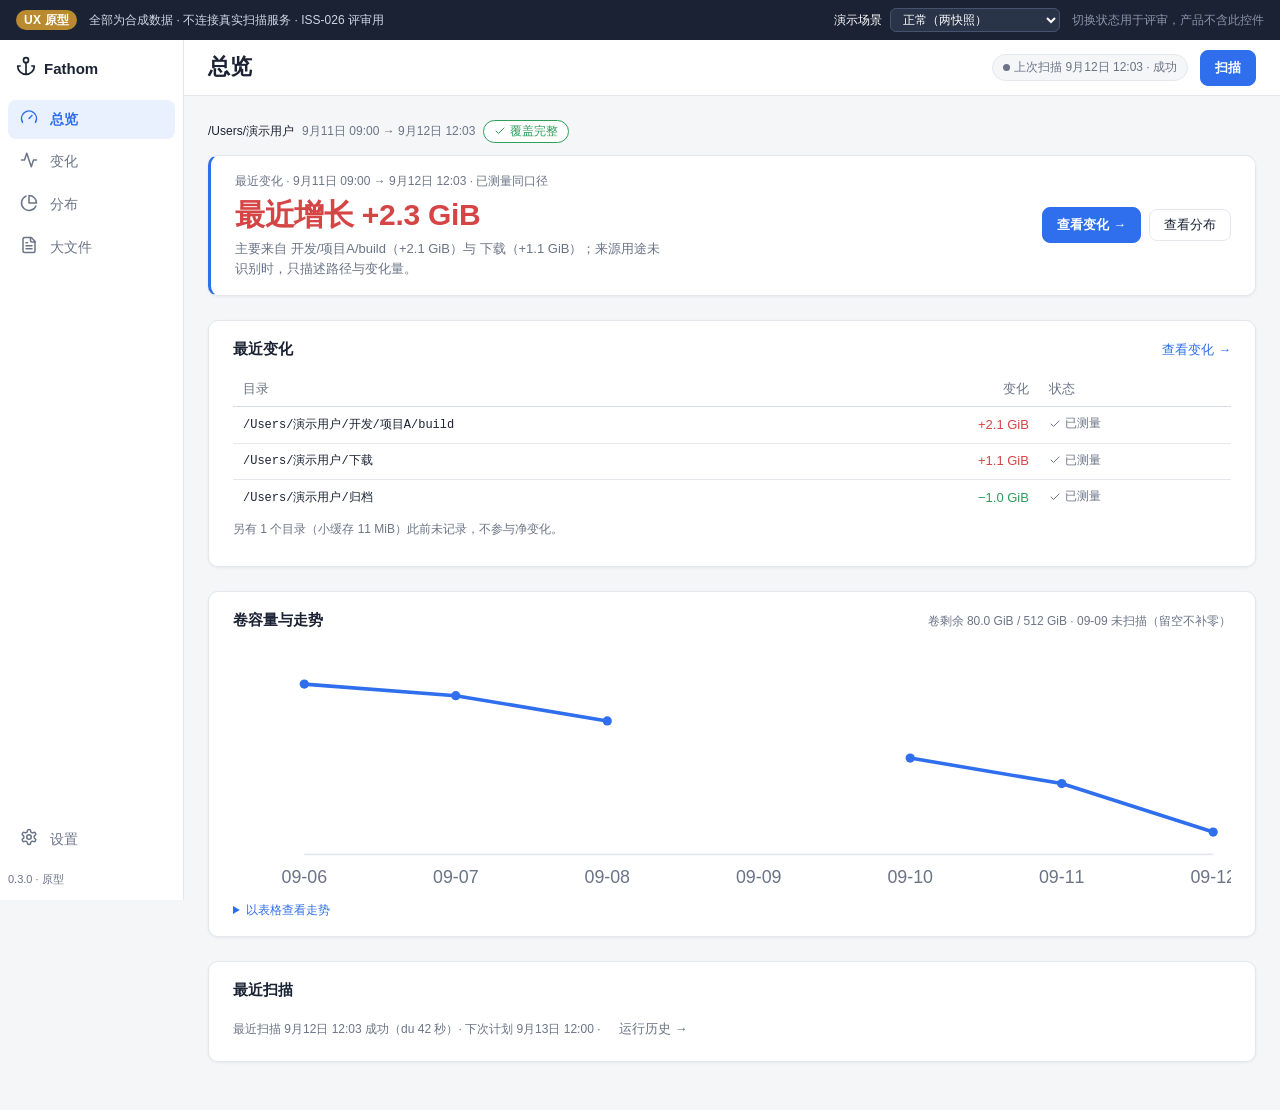
==== prototypes/ux/index.html @ e8fd5d1b "feat(ux): ISS-026 交互式 UX 流程与视觉原型 - prototypes/ux 独立原型：五页导航、总览→变化→目录详情旅程（≤3 步定位证据）、   首次启动向导（范围→权限→首扫" ====
<!DOCTYPE html>
<html lang="zh-CN">
<head>
<meta charset="UTF-8">
<meta name="viewport" content="width=device-width, initial-scale=1.0">
<title>Fathom · UX 原型（ISS-026）</title>
<link rel="stylesheet" href="style.css">
</head>
<body data-scenario="normal" data-detail="closed">
<noscript><p class="noscript-note">此原型需要启用 JavaScript 才能交互。</p></noscript>

<!-- 原型演示横幅：合成数据声明 + 演示场景切换。仅用于评审，产品界面不含此横幅。 -->
<div class="proto-banner" role="region" aria-label="原型演示控制">
  <span class="proto-tag">UX 原型</span>
  <span class="proto-note">全部为合成数据 · 不连接真实扫描服务 · ISS-026 评审用</span>
  <label class="proto-scene">演示场景
    <select id="scenario-select" aria-label="切换演示场景（仅原型）">
      <option value="normal">正常（两快照）</option>
      <option value="single">单快照（基线已建立）</option>
      <option value="first-launch">首次启动（空库）</option>
      <option value="partial">部分权限（读取受限）</option>
      <option value="failed">扫描失败（保留旧数据）</option>
      <option value="offline">服务断开</option>
    </select>
  </label>
  <span class="proto-note proto-note-tail">切换状态用于评审，产品不含此控件</span>
</div>

<div class="app-shell">

  <!-- 侧边导航：≥1200px 展开为带文字导航；980–1199px 紧凑模式 -->
  <nav class="sidenav" aria-label="主导航">
    <div class="brand">
      <span data-icon="anchor" data-icon-size="20"></span>
      <span class="brand-name">Fathom</span>
    </div>
    <a class="nav-item" href="#/overview" data-page="overview">
      <span class="nav-icon" data-icon="gauge"></span><span class="nav-label">总览</span>
    </a>
    <a class="nav-item" href="#/changes" data-page="changes">
      <span class="nav-icon" data-icon="activity"></span><span class="nav-label">变化</span>
    </a>
    <a class="nav-item" href="#/browse" data-page="browse">
      <span class="nav-icon" data-icon="pie"></span><span class="nav-label">分布</span>
    </a>
    <a class="nav-item" href="#/bigfiles" data-page="bigfiles">
      <span class="nav-icon" data-icon="fileText"></span><span class="nav-label">大文件</span>
    </a>
    <div class="nav-spacer"></div>
    <a class="nav-item" href="#/settings" data-page="settings">
      <span class="nav-icon" data-icon="settings"></span><span class="nav-label">设置</span>
    </a>
    <div class="nav-foot">0.3.0 · 原型</div>
  </nav>

  <div class="main-area">
    <header class="topbar">
      <h1 id="page-title">总览</h1>
      <div class="topbar-right">
        <span id="status-chip" class="status-chip" data-scan-state="idle">--</span>
        <button id="btn-scan" class="btn btn-primary">扫描</button>
      </div>
    </header>

    <main class="workbench" id="workbench">
      <div class="page-stack">

        <!-- ===== 总览：数据时间/质量 → 变化结论 → Top 变化 → 卷容量 → 扫描状态 ===== -->
        <section class="page" id="page-overview" aria-label="总览">
          <div class="quality-line" data-region="quality"></div>
          <div class="conclusion" data-region="conclusion"></div>

          <!-- 首次启动向导（仅空库场景显示，覆盖下方常规区域） -->
          <div id="onboard" class="onboard" data-step="0" hidden>
            <div class="onboard-card" data-region="onboard-body"></div>
          </div>

          <div class="ov-rest" id="ov-rest">
            <section class="panel">
              <div class="panel-head">
                <h2>最近变化</h2>
                <a class="link-muted" href="#/changes">查看变化 →</a>
              </div>
              <div data-region="top-changes"></div>
            </section>
            <section class="panel">
              <div class="panel-head">
                <h2>卷容量与走势</h2>
                <span class="hint" id="vol-meta"></span>
              </div>
              <div data-region="volume"></div>
              <details class="tbl-toggle">
                <summary>以表格查看走势</summary>
                <div data-region="volume-table"></div>
              </details>
            </section>
            <section class="panel">
              <div class="panel-head"><h2>最近扫描</h2></div>
              <div data-region="scan-note"></div>
            </section>
          </div>
        </section>

        <!-- ===== 变化：区间可比性 → 净变化口径 → 可排序变化表 → 详情 → 报告档案 ===== -->
        <section class="page" id="page-changes" aria-label="变化" hidden>
          <section class="panel">
            <div class="panel-head">
              <h2>目录变化</h2>
              <div class="controls">
                <label class="ctl">区间
                  <select id="range-a" aria-label="基线日期"></select>
                  <span class="ctl-sep">→</span>
                  <select id="range-b" aria-label="对比日期"></select>
                </label>
                <input id="changes-search" class="ctl-input" type="search"
                       placeholder="搜索目录" aria-label="搜索目录">
              </div>
            </div>
            <p class="hint-line" data-region="diff-meta"></p>
            <div class="net-line" data-region="net-line"></div>
            <div class="tbl-wrap">
              <table class="tbl" id="changes-table" data-region="changes-table">
                <thead>
                  <tr>
                    <th scope="col"><button class="th-sort" data-sort="path">目录</button></th>
                    <th scope="col" class="num"><button class="th-sort" data-sort="prev">之前</button></th>
                    <th scope="col" class="num"><button class="th-sort" data-sort="curr">现在</button></th>
                    <th scope="col" class="num"><button class="th-sort" data-sort="delta">变化</button></th>
                    <th scope="col">状态</th>
                  </tr>
                </thead>
                <tbody data-region="changes-body"></tbody>
              </table>
            </div>
            <p class="hint-line">列表包含父子目录，行值不可相加为净变化；“未记录”不等于新增或删除。</p>
          </section>
          <div class="secondary-entry">
            <button id="btn-reports" class="btn">查看历史报告</button>
            <span class="hint">选中任意一行后，在目录详情中查看该目录的趋势、证据与操作。</span>
          </div>
          <section class="panel" id="reports-panel" hidden>
            <div class="panel-head">
              <h2>历史报告</h2>
              <button id="btn-reports-close" class="btn btn-ghost">收起</button>
            </div>
            <div data-region="reports"></div>
          </section>
        </section>

        <!-- ===== 分布：快照/根 → 面包屑 → 占比与子目录表 → 目录详情 ===== -->
        <section class="page" id="page-browse" aria-label="分布" hidden>
          <section class="panel">
            <div class="panel-head">
              <h2>容量分布</h2>
              <span class="hint" data-region="browse-meta"></span>
            </div>
            <nav class="crumbs" id="crumbs" data-region="crumbs" aria-label="目录路径"></nav>
            <div class="share" data-region="share"></div>
            <div class="tbl-wrap">
              <table class="tbl" id="browse-table" data-region="browse-table">
                <thead>
                  <tr>
                    <th scope="col">目录</th>
                    <th scope="col" class="num">大小</th>
                    <th scope="col" class="num">较上快照</th>
                    <th scope="col" class="num">占比</th>
                    <th scope="col"><span class="visually-hidden">操作</span></th>
                  </tr>
                </thead>
                <tbody data-region="browse-body"></tbody>
              </table>
            </div>
            <p class="hint-line" data-region="browse-note"></p>
          </section>
        </section>

        <!-- ===== 大文件：条件 → 显式查询 → 状态与更新时间 → 文件表 ===== -->
        <section class="page" id="page-bigfiles" aria-label="大文件" hidden>
          <section class="panel">
            <div class="panel-head">
              <h2>近期修改的大文件</h2>
              <div class="controls">
                <label class="ctl">近 <input id="bf-days" class="ctl-input ctl-input-narrow" type="number" value="7" min="1" max="90" aria-label="天数"> 天</label>
                <label class="ctl">≥ <input id="bf-mb" class="ctl-input ctl-input-narrow" type="number" value="100" min="1" aria-label="最小大小 MB"> MiB</label>
                <button id="btn-bf" class="btn">查询</button>
              </div>
            </div>
            <p class="hint-line" data-region="bf-status"></p>
            <div class="tbl-wrap" data-region="bf-table"></div>
          </section>
        </section>

        <!-- ===== 设置：范围权限 → 计划/后台 → 数据版本 → 诊断 → 智能分析 ===== -->
        <section class="page" id="page-settings" aria-label="设置" hidden>
          <section class="panel" id="set-perm">
            <div class="panel-head"><h2>监控范围与权限</h2></div>
            <div data-region="perm"></div>
          </section>
          <section class="panel" id="set-service">
            <div class="panel-head"><h2>扫描计划与后台服务</h2></div>
            <div data-region="service"></div>
          </section>
          <section class="panel">
            <div class="panel-head"><h2>数据与版本</h2></div>
            <div data-region="data"></div>
          </section>
          <section class="panel" id="set-diag">
            <div class="panel-head"><h2>诊断与卸载</h2></div>
            <div data-region="diag"></div>
          </section>
          <section class="panel" id="set-agent">
            <div class="panel-head">
              <h2>智能分析（可选）</h2>
              <span class="hint">远期功能 · 当前未启用</span>
            </div>
            <div data-region="agent"></div>
          </section>
        </section>

      </div>

      <!-- 目录详情：跨页共享。≥1200px 为右侧栏；980–1199px 为全宽层，Esc 关闭后焦点返回原行 -->
      <aside class="detail" id="detail" data-region="detail" aria-label="目录详情" hidden>
        <!--内容由 app.js 渲染 -->
      </aside>
    </main>
  </div>
</div>

<div class="toast-region" id="toast-region" role="status" aria-live="polite"></div>

<script src="app.js"></script>
</body>
</html>
---- prototypes/ux/style.css ----
/* Fathom UX 原型样式（ISS-026）
 * 合成数据原型，独立于 frontend/，无构建链、无外部字体/图标。
 * 视觉合同见 docs/DESIGN.md：浅色、克制、线条 SVG；先信息层级后精细视觉。
 * 断点：≥1200px 带文字导航 + 右侧详情栏；980–1199px 紧凑导航 + 详情全宽层。
 */

:root {
  /* 基础令牌（与产品 frontend/style.css 同源） */
  --bg: #f5f6f8;
  --card: #ffffff;
  --border: #e4e7ec;
  --text: #1a2233;
  --muted: #6b7486;
  --primary: #2f6fed;
  --primary-weak: #eaf1fe;
  --danger: #d64545;
  --ok: #2e9e5b;
  /* 原型补充语义色：警告（部分覆盖）、焦点、选中、禁用 */
  --warn-text: #8a5d00;
  --warn-bg: #fdf6e3;
  --warn-border: #ecd9a0;
  --focus: #2f6fed;
  --sel: #eaf1fe;
  --shadow: 0 1px 3px rgba(16, 24, 40, 0.06);
  --shadow-pop: 0 8px 28px rgba(16, 24, 40, 0.12);

  /* 间距尺度 4/8/12/16/24/32 */
  --sp1: 4px; --sp2: 8px; --sp3: 12px; --sp4: 16px; --sp6: 24px; --sp8: 32px;

  --radius: 10px;
  --radius-sm: 8px;

  --font-mono: ui-monospace, "SF Mono", Menlo, monospace;

  /* 结构尺寸 */
  --proto-banner-h: 40px;
  --topbar-h: 56px;
  --sidenav-w: 76px;      /* 980–1199 紧凑模式 */
  --detail-w: 408px;      /* ≥1200 右侧详情栏 */
}

@media (min-width: 1200px) {
  :root { --sidenav-w: 184px; }
}

* { box-sizing: border-box; }

html, body { margin: 0; padding: 0; }

body {
  background: var(--bg);
  color: var(--text);
  font-family: -apple-system, BlinkMacSystemFont, "PingFang SC", "Helvetica Neue", sans-serif;
  font-size: 14px;
  line-height: 1.55;
}

/* 全局焦点可见：颜色之外加形状，键盘可达的每个控件都有焦点环 */
:focus-visible {
  outline: 2px solid var(--focus);
  outline-offset: 2px;
  border-radius: 4px;
}

.visually-hidden {
  position: absolute; width: 1px; height: 1px; margin: -1px;
  overflow: hidden; clip: rect(0 0 0 0); white-space: nowrap;
}

.noscript-note { margin: var(--sp6); color: var(--danger); }

/* ===== 原型演示横幅（产品不含） ===== */

.proto-banner {
  height: var(--proto-banner-h);
  display: flex;
  align-items: center;
  gap: var(--sp3);
  padding: 0 var(--sp4);
  background: #1a2233;
  color: #cfd6e4;
  font-size: 12px;
}
.proto-tag {
  flex: none;
  background: #b98a2f;
  color: #fff;
  font-weight: 600;
  padding: 1px 8px;
  border-radius: 999px;
  letter-spacing: 0.02em;
}
.proto-note { white-space: nowrap; }
.proto-scene {
  margin-left: auto;
  display: flex; align-items: center; gap: var(--sp2);
  color: #fff;
}
.proto-scene select {
  background: #2a3448;
  color: #fff;
  border: 1px solid #46536e;
  border-radius: 6px;
  padding: 3px 8px;
  font-size: 12px;
}
.proto-note-tail { color: #8b95a9; }
@media (max-width: 1080px) { .proto-note-tail { display: none; } }
@media (max-width: 940px)  { .proto-note { display: none; } }

/* ===== 应用壳 ===== */

.app-shell { display: flex; min-height: calc(100vh - var(--proto-banner-h)); }

.sidenav {
  flex: none;
  width: var(--sidenav-w);
  background: var(--card);
  border-right: 1px solid var(--border);
  display: flex;
  flex-direction: column;
  align-items: center;
  gap: var(--sp1);
  padding: var(--sp3) var(--sp1) var(--sp3);
  position: sticky;
  top: var(--proto-banner-h);
  height: calc(100vh - var(--proto-banner-h));
}
.brand {
  display: flex; align-items: center; gap: var(--sp2);
  color: var(--text); font-weight: 600; font-size: 15px;
  padding: var(--sp1) 0 var(--sp3);
}
.brand-name { display: none; }
.nav-spacer { flex: 1; }
.nav-foot { color: var(--muted); font-size: 11px; padding-top: var(--sp2); white-space: nowrap; }

.nav-item {
  width: 100%;
  display: flex; flex-direction: column; align-items: center; gap: 2px;
  padding: var(--sp2) 0;
  border-radius: var(--radius-sm);
  color: var(--muted);
  text-decoration: none;
  font-size: 11px;
}
.nav-item:hover { background: var(--bg); color: var(--text); }
.nav-item[aria-current="page"] { background: var(--primary-weak); color: var(--primary); font-weight: 600; }

@media (min-width: 1200px) {
  .sidenav { align-items: stretch; padding: var(--sp3) var(--sp2); }
  .brand { padding: var(--sp1) var(--sp2) var(--sp4); }
  .brand-name { display: inline; }
  .nav-item {
    flex-direction: row; gap: var(--sp3);
    padding: var(--sp2) var(--sp3);
    font-size: 14px;
  }
}

/* ===== 主区与顶栏 ===== */

.main-area { flex: 1; min-width: 0; display: flex; flex-direction: column; }

.topbar {
  height: var(--topbar-h);
  flex: none;
  display: flex; align-items: center; justify-content: space-between;
  gap: var(--sp3);
  padding: 0 var(--sp6);
  background: var(--card);
  border-bottom: 1px solid var(--border);
  position: sticky;
  top: var(--proto-banner-h);
  z-index: 20;
}
.topbar h1 { margin: 0; font-size: 22px; font-weight: 600; }
.topbar-right { display: flex; align-items: center; gap: var(--sp3); min-width: 0; }

.status-chip {
  display: inline-flex; align-items: center; gap: var(--sp1);
  font-size: 12px; color: var(--muted);
  background: var(--bg); border: 1px solid var(--border);
  padding: 3px 10px; border-radius: 999px;
  white-space: nowrap; overflow: hidden; text-overflow: ellipsis;
  max-width: 46vw;
}
.status-chip[data-scan-state="running"] { color: var(--primary); border-color: var(--primary); }
.status-chip[data-scan-state="failed"]  { color: var(--danger);  border-color: var(--danger); }
.status-chip[data-scan-state="offline"] { color: var(--danger);  border-color: var(--danger); }
.status-chip[data-scan-state="partial"] { color: var(--warn-text); border-color: var(--warn-border); background: var(--warn-bg); }
.chip-dot {
  width: 7px; height: 7px; border-radius: 50%;
  background: var(--muted); flex: none;
}
.status-chip[data-scan-state="running"] .chip-dot { background: var(--primary); animation: pulse 1.1s ease-in-out infinite; }
.status-chip[data-scan-state="failed"] .chip-dot,
.status-chip[data-scan-state="offline"] .chip-dot { background: var(--danger); }
.status-chip[data-scan-state="partial"] .chip-dot { background: var(--warn-text); }
@keyframes pulse { 50% { opacity: 0.35; } }

/* ===== 工作台：页面 + 目录详情 ===== */

.workbench {
  flex: 1;
  display: grid;
  grid-template-columns: minmax(0, 1fr);
  align-items: start;
  padding: var(--sp6);
  gap: var(--sp6);
}
.page-stack { min-width: 0; }
.page[hidden] { display: none; }

@media (min-width: 1200px) {
  body[data-detail="open"] .workbench {
    grid-template-columns: minmax(0, 1fr) var(--detail-w);
  }
}

/* ===== 总览：质量行 / 结论区 ===== */

.quality-line {
  display: flex; align-items: center; flex-wrap: wrap;
  gap: var(--sp2);
  color: var(--muted);
  font-size: 12px;
  margin-bottom: var(--sp3);
}
.quality-line .path-mono { color: var(--text); }
.quality-chip {
  display: inline-flex; align-items: center; gap: 4px;
  border: 1px solid var(--border); border-radius: 999px;
  padding: 1px 10px; background: var(--card);
}
.quality-chip.ok { color: var(--ok); border-color: var(--ok); }
.quality-chip.warn {
  color: var(--warn-text); border-color: var(--warn-border); background: var(--warn-bg);
}

.conclusion {
  background: var(--card);
  border: 1px solid var(--border);
  border-left: 3px solid var(--primary);
  border-radius: var(--radius);
  box-shadow: var(--shadow);
  padding: var(--sp4) var(--sp6);
  margin-bottom: var(--sp6);
  display: flex; flex-wrap: wrap; align-items: center; gap: var(--sp4) var(--sp6);
}
.conclusion.error { border-left-color: var(--danger); }
.conclusion-headline { margin: 0; font-size: 30px; font-weight: 650; letter-spacing: -0.01em; }
.conclusion-kicker { margin: 0 0 2px; color: var(--muted); font-size: 12px; }
.conclusion-sub { margin: 0; color: var(--muted); font-size: 13px; max-width: 60ch; }
.conclusion-main { min-width: 220px; flex: 1; }
.conclusion-actions { display: flex; gap: var(--sp2); flex-wrap: wrap; align-items: center; }
.conclusion .headline-danger { color: var(--danger); }
.conclusion .headline-ok { color: var(--ok); }

.ov-rest { min-width: 0; }

/* ===== 面板与区块 ===== */

.panel {
  background: var(--card);
  border: 1px solid var(--border);
  border-radius: var(--radius);
  box-shadow: var(--shadow);
  padding: var(--sp4) var(--sp6);
  margin-bottom: var(--sp6);
  min-width: 0;
}
.panel-head {
  display: flex; align-items: baseline; justify-content: space-between;
  flex-wrap: wrap; gap: var(--sp2) var(--sp3);
  margin-bottom: var(--sp3);
}
.panel-head h2 { margin: 0; font-size: 15px; font-weight: 600; }
.hint { color: var(--muted); font-size: 12px; margin: 0; }
.hint-line {
  color: var(--muted); font-size: 12px;
  margin: var(--sp1) 0 var(--sp3);
}
.link-muted { color: var(--primary); text-decoration: none; font-size: 13px; white-space: nowrap; }
.link-muted:hover { text-decoration: underline; }

.secondary-entry {
  display: flex; align-items: center; gap: var(--sp3);
  margin: 0 0 var(--sp6);
}

/* ===== 控件 ===== */

.btn {
  height: 32px;
  border: 1px solid var(--border);
  background: var(--card);
  color: var(--text);
  padding: 0 14px;
  border-radius: var(--radius-sm);
  cursor: pointer;
  font-size: 13px;
  display: inline-flex; align-items: center; gap: var(--sp1);
}
.btn:hover { border-color: var(--primary); color: var(--primary); }
.btn-primary {
  height: 36px;
  background: var(--primary); border-color: var(--primary); color: #fff;
  font-weight: 600;
}
.btn-primary:hover { opacity: 0.92; color: #fff; }
.btn-danger { border-color: var(--danger); color: var(--danger); }
.btn-danger:hover { background: var(--danger); color: #fff; }
.btn-ghost { border-color: transparent; background: none; color: var(--muted); }
.btn-ghost:hover { color: var(--primary); border-color: transparent; }
.btn:disabled { opacity: 0.45; cursor: not-allowed; }
.btn:disabled:hover { border-color: var(--border); color: var(--text); }
.btn-primary:disabled:hover { color: #fff; border-color: var(--primary); }

.controls { display: flex; align-items: center; flex-wrap: wrap; gap: var(--sp2) var(--sp3); font-size: 13px; color: var(--muted); }
.ctl { display: inline-flex; align-items: center; gap: var(--sp1); }
.ctl-sep { color: var(--muted); }
.ctl select, .ctl-input {
  border: 1px solid var(--border); border-radius: 6px;
  padding: 4px 8px; font-size: 13px;
  background: var(--card); color: var(--text);
  font-family: inherit;
}
.ctl-input-narrow { width: 64px; text-align: right; }

/* ===== 表格 ===== */

.tbl-wrap { overflow-x: auto; min-width: 0; }
.tbl { width: 100%; border-collapse: collapse; font-size: 13px; }
.tbl th, .tbl td {
  text-align: left;
  padding: 7px 10px;
  border-bottom: 1px solid var(--border);
  vertical-align: middle;
}
.tbl th {
  color: var(--muted); font-weight: 500; white-space: nowrap;
  border-bottom: 1px solid #d6dbe4;
}
.tbl .num, .tbl td.num { text-align: right; white-space: nowrap; font-variant-numeric: tabular-nums; }
.tbl tbody tr:last-child td { border-bottom: none; }

/* 行可聚焦：键盘上下移动，Enter 打开详情；悬停或焦点内显示行操作 */
tr.krow { cursor: pointer; }
tr.krow:hover, tr.krow:focus { background: #fafbfc; }
tr.krow:focus { outline: none; box-shadow: inset 0 0 0 2px var(--focus); }
tr.krow.selected { background: var(--sel); }
.cell-path {
  font-family: var(--font-mono);
  font-size: 12px;
  max-width: 420px;
  overflow: hidden;
  text-overflow: ellipsis;
  white-space: nowrap;
}
.cell-name { font-weight: 550; }

/* 行操作：hover 或键盘 focus 时可见（不是仅 hover） */
.row-actions { display: flex; gap: var(--sp1); justify-content: flex-end; opacity: 0; transition: opacity 0.12s; }
tr:hover .row-actions, tr:focus-within .row-actions { opacity: 1; }
.btn-mini {
  width: 30px; height: 26px;
  border: 1px solid var(--border); border-radius: 6px;
  background: var(--card); color: var(--muted);
  cursor: pointer;
  display: inline-flex; align-items: center; justify-content: center;
}
.btn-mini:hover { border-color: var(--primary); color: var(--primary); }

.th-sort {
  border: none; background: none; padding: 0;
  font: inherit; color: inherit; cursor: pointer;
}
.th-sort:hover { color: var(--primary); }
/* aria-sort 由 app.js 设置在 th 上（不是 button），箭头据此显示 */
th[aria-sort] .th-sort::after { content: " ↓"; color: var(--primary); }
th[aria-sort="ascending"] .th-sort::after { content: " ↑"; }

.delta-grow { color: var(--danger); white-space: nowrap; }
.delta-shrink { color: var(--ok); white-space: nowrap; }
.delta-zero { color: var(--text); white-space: nowrap; }
.delta-none { color: var(--muted); white-space: nowrap; }

.st { display: inline-flex; align-items: center; gap: 4px; font-size: 12px; white-space: nowrap; }
.st-measured { color: var(--muted); }
.st-unrecorded { color: var(--warn-text); }
.st-restricted { color: var(--danger); }
.st-ok { color: var(--ok); }
.st-fail { color: var(--danger); }

/* 净变化行 */
.net-line {
  display: flex; flex-wrap: wrap; align-items: baseline; gap: var(--sp2) var(--sp4);
  padding: var(--sp2) var(--sp3);
  background: var(--bg);
  border-radius: var(--radius-sm);
  margin-bottom: var(--sp3);
  font-size: 13px;
}
.net-line strong { font-size: 15px; }

/* ===== 面包屑 ===== */

.crumbs {
  display: flex; align-items: center; flex-wrap: wrap;
  gap: 2px; margin: 0 0 var(--sp3);
  font-family: var(--font-mono);
  font-size: 13px;
}
.crumb {
  border: none; background: none; cursor: pointer;
  color: var(--primary); font: inherit;
  padding: 3px 6px; border-radius: 6px;
  max-width: 260px; overflow: hidden; text-overflow: ellipsis; white-space: nowrap;
}
.crumb:hover { background: var(--bg); text-decoration: underline; }
.crumb.current { color: var(--text); font-weight: 600; cursor: default; }
.crumb.current:hover { background: none; text-decoration: none; }
.crumb-sep { color: var(--muted); }

/* ===== 分布占比条（表格为等价数据源，颜色不是唯一信息） ===== */

.share { margin: 0 0 var(--sp3); }
.share-bar {
  display: flex; width: 100%; height: 14px;
  border-radius: 7px; overflow: hidden;
  border: 1px solid var(--border);
}
.share-seg { height: 100%; }
.share-legend {
  display: flex; flex-wrap: wrap; gap: var(--sp1) var(--sp4);
  margin-top: var(--sp2);
  font-size: 12px; color: var(--muted);
}
.share-legend .swatch {
  display: inline-block; width: 10px; height: 10px;
  border-radius: 3px; margin-right: 5px;
  vertical-align: -1px; border: 1px solid rgba(16,24,40,0.12);
}

/* ===== 走势图（线条 SVG）与表格切换 ===== */

.spark { width: 100%; height: auto; display: block; }
.spark text { font-size: 10px; fill: var(--muted); }
.tbl-toggle { margin-top: var(--sp2); font-size: 12px; color: var(--muted); }
.tbl-toggle summary { cursor: pointer; color: var(--primary); }
.tbl-toggle[open] summary { margin-bottom: var(--sp2); }
.tbl-mini { font-size: 12px; }

/* ===== 目录详情 ===== */

.detail {
  background: var(--card);
  border: 1px solid var(--border);
  border-radius: var(--radius);
  box-shadow: var(--shadow);
  padding: var(--sp4) var(--sp4) var(--sp6);
  min-width: 0;
}
@media (min-width: 1200px) {
  .detail {
    position: sticky;
    top: calc(var(--proto-banner-h) + var(--topbar-h) + var(--sp4));
    max-height: calc(100vh - var(--proto-banner-h) - var(--topbar-h) - var(--sp6));
    overflow: auto;
  }
}
/* 980–1199px：详情改为全宽层，返回时下方页面状态保留 */
@media (max-width: 1199px) {
  .detail {
    position: fixed;
    left: var(--sidenav-w);
    right: 0;
    top: calc(var(--proto-banner-h) + var(--topbar-h));
    bottom: 0;
    z-index: 40;
    border-radius: 0;
    border-left: 1px solid var(--border);
    border-top: none; border-right: none; border-bottom: none;
    box-shadow: var(--shadow-pop);
    overflow: auto;
    animation: slide-in 0.18s ease-out;
  }
}
@keyframes slide-in { from { transform: translateX(24px); opacity: 0.4; } }

.detail-head {
  display: flex; align-items: flex-start; justify-content: space-between;
  gap: var(--sp2);
  margin-bottom: var(--sp1);
}
.detail-title { margin: 0; font-size: 18px; font-weight: 600; word-break: break-all; }
.detail-path {
  display: flex; align-items: center; gap: var(--sp1);
  margin: 0 0 var(--sp3);
}
.detail-path code {
  font-family: var(--font-mono); font-size: 12px;
  color: var(--muted);
  background: var(--bg); border: 1px solid var(--border); border-radius: 6px;
  padding: 2px 8px;
  overflow: hidden; text-overflow: ellipsis; white-space: nowrap;
  flex: 1; min-width: 0;
}
.detail-stats {
  display: flex; flex-wrap: wrap; gap: var(--sp1) var(--sp4);
  font-size: 13px;
  padding-bottom: var(--sp3);
  border-bottom: 1px solid var(--border);
  margin-bottom: var(--sp3);
}
.detail-stats .num { font-variant-numeric: tabular-nums; }
.detail-section { margin-bottom: var(--sp4); }
.detail-section h3 { margin: 0 0 var(--sp2); font-size: 13px; font-weight: 600; color: var(--text); }
.detail-actions {
  display: flex; flex-wrap: wrap; gap: var(--sp2);
  padding-top: var(--sp3);
  border-top: 1px solid var(--border);
}
.agent-off {
  background: var(--bg);
  border: 1px dashed var(--border);
  border-radius: var(--radius-sm);
  padding: var(--sp3);
  font-size: 13px; color: var(--muted);
}
.agent-off .agent-title {
  display: flex; align-items: center; gap: var(--sp1);
  color: var(--text); font-weight: 600; margin-bottom: var(--sp1);
}
.agent-off p { margin: 0 0 var(--sp2); }

/* ===== 设置页 ===== */

.kv { width: 100%; border-collapse: collapse; font-size: 13px; }
.kv th, .kv td { text-align: left; padding: 6px 10px 6px 0; border-bottom: 1px solid var(--border); vertical-align: top; }
.kv th { color: var(--muted); font-weight: 500; width: 132px; white-space: nowrap; }
.kv tr:last-child td, .kv tr:last-child th { border-bottom: none; }
.kv td .path-mono { font-family: var(--font-mono); font-size: 12px; }
.settings-actions { display: flex; flex-wrap: wrap; gap: var(--sp2); margin-top: var(--sp2); }

/* ===== 首次启动向导 ===== */

.onboard { margin: 8px 0 var(--sp6); }
.onboard-card {
  background: var(--card);
  border: 1px solid var(--border);
  border-radius: var(--radius);
  box-shadow: var(--shadow);
  padding: var(--sp6);
  max-width: 660px;
}
.onboard-steps {
  display: flex; flex-wrap: wrap; gap: var(--sp2);
  color: var(--muted); font-size: 12px;
  margin-bottom: var(--sp4);
}
.onboard-steps .step-on { color: var(--primary); font-weight: 600; }
.onboard h2 { margin: 0 0 var(--sp2); font-size: 20px; }
.onboard p { margin: 0 0 var(--sp3); color: var(--text); }
.onboard .hint { margin-bottom: var(--sp4); }
.choice-list { display: grid; gap: var(--sp2); margin: 0 0 var(--sp4); }
.choice {
  display: flex; align-items: center; gap: var(--sp2);
  text-align: left;
  border: 1px solid var(--border); border-radius: var(--radius-sm);
  background: var(--card); padding: var(--sp2) var(--sp3);
  cursor: pointer; font: inherit; font-size: 13px;
}
.choice small { display: block; color: var(--muted); font-size: 12px; }
.choice:hover { border-color: var(--primary); }
.choice[aria-pressed="true"] { border-color: var(--primary); background: var(--primary-weak); }
.onboard-actions { display: flex; gap: var(--sp2); align-items: center; flex-wrap: wrap; }

.scan-progress {
  border: 1px solid var(--border); border-radius: var(--radius-sm);
  padding: var(--sp3) var(--sp4); margin: 0 0 var(--sp4);
}
.scan-phase-list { margin: 0 0 var(--sp2); padding: 0; list-style: none; font-size: 13px; }
.scan-phase-list li { display: flex; align-items: center; gap: var(--sp2); padding: 3px 0; color: var(--muted); }
.scan-phase-list li.done { color: var(--ok); }
.scan-phase-list li.active { color: var(--primary); font-weight: 600; }
.spinner {
  width: 13px; height: 13px; flex: none;
  border: 2px solid var(--border); border-top-color: var(--primary);
  border-radius: 50%;
  animation: spin 0.9s linear infinite;
}
@keyframes spin { to { transform: rotate(360deg); } }
.scan-elapsed { font-variant-numeric: tabular-nums; font-size: 13px; color: var(--muted); }

/* ===== 大文件状态行 ===== */

.bf-empty { color: var(--muted); font-size: 13px; padding: var(--sp4) 0; }
.bf-status-line { color: var(--muted); }

/* ===== 报告 ===== */

.report-item { border: 1px solid var(--border); border-radius: var(--radius-sm); margin-bottom: var(--sp2); }
.report-item summary {
  cursor: pointer; padding: var(--sp2) var(--sp3);
  font-size: 13px; color: var(--text);
  display: flex; justify-content: space-between; gap: var(--sp2);
}
.report-item summary:hover { background: var(--bg); }
.report-body {
  padding: 0 var(--sp3) var(--sp3);
  color: var(--muted); font-size: 13px;
  white-space: pre-wrap;
}

/* ===== 区域加载/错误（保持高度，不塌陷） ===== */

.region-error {
  display: flex; flex-wrap: wrap; align-items: center; gap: var(--sp2) var(--sp3);
  min-height: 88px;
  border: 1px dashed var(--border); border-radius: var(--radius-sm);
  padding: var(--sp3) var(--sp4);
  color: var(--muted); font-size: 13px;
  background: var(--bg);
}
.region-error .re-title { color: var(--danger); font-weight: 600; }

/* ===== 提示条（模拟动作反馈） ===== */

.toast-region {
  position: fixed;
  left: 50%; bottom: var(--sp6);
  transform: translateX(-50%);
  display: flex; flex-direction: column; align-items: center; gap: var(--sp2);
  z-index: 100;
  pointer-events: none;
  max-width: min(560px, 90vw);
}
.toast {
  background: #1a2233; color: #fff;
  border-radius: var(--radius-sm);
  padding: var(--sp2) var(--sp4);
  font-size: 13px;
  box-shadow: var(--shadow-pop);
  word-break: break-all;
  animation: toast-in 0.15s ease-out;
}
@keyframes toast-in { from { opacity: 0; transform: translateY(6px); } }
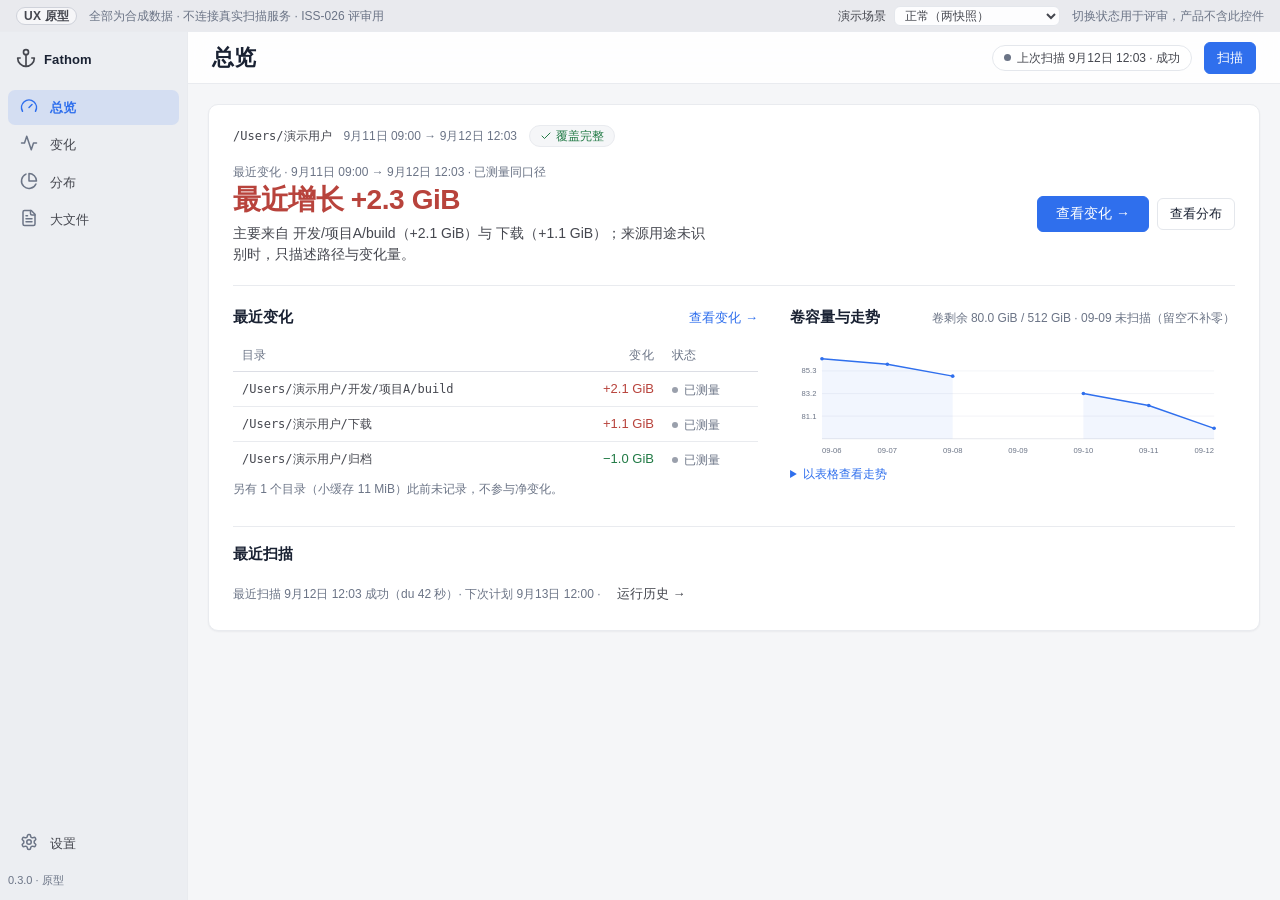
==== commit 94c94393: "feat(ux): ISS-026 第二轮原生 Mac 视觉与关键列修复 - 视觉改版：侧栏材质差异与克制选中态、工具栏式顶栏、单一内容面板+   分隔线分组、表格统一行高/对齐/hover-focu" ====
--- a/prototypes/ux/index.html
+++ b/prototypes/ux/index.html
@@ -219,7 +219,7 @@
 
       </div>
 
-      <!-- 目录详情：跨页共享。≥1200px 为右侧栏；980–1199px 为全宽层，Esc 关闭后焦点返回原行 -->
+      <!-- 目录详情：跨页共享。≥1440px 为右侧栏（表格保有完整关键列宽度）；<1440px（含 1220）为不透明全宽覆盖层，Esc 关闭后焦点返回原行 -->
       <aside class="detail" id="detail" data-region="detail" aria-label="目录详情" hidden>
         <!--内容由 app.js 渲染 -->
       </aside>
--- a/prototypes/ux/style.css
+++ b/prototypes/ux/style.css
@@ -1,46 +1,57 @@
-/* Fathom UX 原型样式（ISS-026）
+/* Fathom UX 原型样式（ISS-026 · 第二轮：原生 Mac 视觉方向）
  * 合成数据原型，独立于 frontend/，无构建链、无外部字体/图标。
- * 视觉合同见 docs/DESIGN.md：浅色、克制、线条 SVG；先信息层级后精细视觉。
- * 断点：≥1200px 带文字导航 + 右侧详情栏；980–1199px 紧凑导航 + 详情全宽层。
+ * 视觉合同见 docs/DESIGN.md「原型第二轮」：系统字体与稳定数字排版、
+ * 侧栏与工作区的轻微材质差异、克制选中态、工具栏式顶栏对齐、
+ * 表格为工作主体（统一行高/对齐/hover-focus-选中）、精简网格与坐标的走势图、
+ * 分隔线与留白替代重复卡片外框；浅色桌面工具应用，无装饰渐变。
+ *
+ * 断点：导航 ≥1200px 展开文字；目录详情 ≥1440px 为右侧栏（表格保有完整
+ * 关键列宽度），<1440px（含 1220）为不透明全宽覆盖层。
  */
 
 :root {
-  /* 基础令牌（与产品 frontend/style.css 同源） */
-  --bg: #f5f6f8;
-  --card: #ffffff;
-  --border: #e4e7ec;
+  /* 基础令牌（沿用 DESIGN 视觉系统合同的取值，浅色基调保持兼容） */
+  --bg: #f5f6f8;             /* 窗口底色 */
+  --card: #ffffff;           /* 内容面板 */
+  --sidebar: #eceef2;        /* 侧栏材质：与工作区保持轻微背景差异 */
+  --border: #e4e7ec;         /* 控件描边 */
+  --hairline: #e9ebef;       /* 分组分隔线（弱于控件描边） */
   --text: #1a2233;
+  --text-2: #45474f;
   --muted: #6b7486;
   --primary: #2f6fed;
-  --primary-weak: #eaf1fe;
+  --primary-weak: #e9f0fd;
   --danger: #d64545;
   --ok: #2e9e5b;
-  /* 原型补充语义色：警告（部分覆盖）、焦点、选中、禁用 */
+  /* 原型补充语义色：警告（部分覆盖）、焦点、选中 */
   --warn-text: #8a5d00;
   --warn-bg: #fdf6e3;
   --warn-border: #ecd9a0;
   --focus: #2f6fed;
-  --sel: #eaf1fe;
-  --shadow: 0 1px 3px rgba(16, 24, 40, 0.06);
-  --shadow-pop: 0 8px 28px rgba(16, 24, 40, 0.12);
-
-  /* 间距尺度 4/8/12/16/24/32 */
-  --sp1: 4px; --sp2: 8px; --sp3: 12px; --sp4: 16px; --sp6: 24px; --sp8: 32px;
+  --sel: #e9f0fd;
+  /* 正负变化：色相弱化、配合符号与字重，避免整列“报警感” */
+  --grow: #b8433c;
+  --shrink: #217a45;
+  --shadow: 0 1px 2px rgba(16, 24, 40, 0.05);
+  --shadow-pop: 0 12px 32px rgba(16, 24, 40, 0.14);
+
+  /* 间距尺度 4/8/12/16/20/24/32 */
+  --sp1: 4px; --sp2: 8px; --sp3: 12px; --sp4: 16px; --sp5: 20px; --sp6: 24px; --sp8: 32px;
 
   --radius: 10px;
-  --radius-sm: 8px;
+  --radius-sm: 7px;
 
   --font-mono: ui-monospace, "SF Mono", Menlo, monospace;
 
   /* 结构尺寸 */
-  --proto-banner-h: 40px;
-  --topbar-h: 56px;
+  --proto-banner-h: 32px;
+  --topbar-h: 52px;
   --sidenav-w: 76px;      /* 980–1199 紧凑模式 */
-  --detail-w: 408px;      /* ≥1200 右侧详情栏 */
+  --detail-w: 408px;      /* ≥1440 右侧详情栏 */
 }
 
 @media (min-width: 1200px) {
-  :root { --sidenav-w: 184px; }
+  :root { --sidenav-w: 188px; }
 }
 
 * { box-sizing: border-box; }
@@ -50,16 +61,17 @@
 body {
   background: var(--bg);
   color: var(--text);
-  font-family: -apple-system, BlinkMacSystemFont, "PingFang SC", "Helvetica Neue", sans-serif;
+  font-family: -apple-system, BlinkMacSystemFont, "SF Pro Text", "PingFang SC", "Helvetica Neue", sans-serif;
   font-size: 14px;
-  line-height: 1.55;
+  line-height: 1.5;
+  -webkit-font-smoothing: antialiased;
+  text-rendering: optimizeLegibility;
 }
 
 /* 全局焦点可见：颜色之外加形状，键盘可达的每个控件都有焦点环 */
 :focus-visible {
   outline: 2px solid var(--focus);
   outline-offset: 2px;
-  border-radius: 4px;
 }
 
 .visually-hidden {
@@ -69,7 +81,7 @@
 
 .noscript-note { margin: var(--sp6); color: var(--danger); }
 
-/* ===== 原型演示横幅（产品不含） ===== */
+/* ===== 原型演示横幅（产品不含；辅助层级：浅色细条，不与内容争夺注意力） ===== */
 
 .proto-banner {
   height: var(--proto-banner-h);
@@ -77,34 +89,38 @@
   align-items: center;
   gap: var(--sp3);
   padding: 0 var(--sp4);
-  background: #1a2233;
-  color: #cfd6e4;
+  background: #e9eaee;
+  border-bottom: 1px solid var(--hairline);
+  color: var(--muted);
   font-size: 12px;
 }
 .proto-tag {
   flex: none;
-  background: #b98a2f;
-  color: #fff;
+  border: 1px solid #cfd2da;
+  color: var(--text-2);
   font-weight: 600;
-  padding: 1px 8px;
+  padding: 0 7px;
   border-radius: 999px;
   letter-spacing: 0.02em;
+  line-height: 16px;
+  background: rgba(255, 255, 255, 0.6);
 }
 .proto-note { white-space: nowrap; }
 .proto-scene {
   margin-left: auto;
   display: flex; align-items: center; gap: var(--sp2);
-  color: #fff;
+  color: var(--text-2);
 }
 .proto-scene select {
-  background: #2a3448;
-  color: #fff;
-  border: 1px solid #46536e;
+  background: #fdfdfe;
+  color: var(--text-2);
+  border: 1px solid var(--border);
   border-radius: 6px;
-  padding: 3px 8px;
+  padding: 1px 6px;
   font-size: 12px;
-}
-.proto-note-tail { color: #8b95a9; }
+  height: 20px;
+}
+.proto-note-tail { color: var(--muted); }
 @media (max-width: 1080px) { .proto-note-tail { display: none; } }
 @media (max-width: 940px)  { .proto-note { display: none; } }
 
@@ -112,25 +128,28 @@
 
 .app-shell { display: flex; min-height: calc(100vh - var(--proto-banner-h)); }
 
+/* 侧栏：与白色工作区保持轻微材质差异；选中态清晰但克制 */
 .sidenav {
   flex: none;
   width: var(--sidenav-w);
-  background: var(--card);
-  border-right: 1px solid var(--border);
+  background: var(--sidebar);
+  border-right: 1px solid var(--hairline);
   display: flex;
   flex-direction: column;
   align-items: center;
-  gap: var(--sp1);
-  padding: var(--sp3) var(--sp1) var(--sp3);
+  gap: 2px;
+  padding: var(--sp3) var(--sp2) var(--sp3);
   position: sticky;
   top: var(--proto-banner-h);
   height: calc(100vh - var(--proto-banner-h));
 }
 .brand {
   display: flex; align-items: center; gap: var(--sp2);
-  color: var(--text); font-weight: 600; font-size: 15px;
-  padding: var(--sp1) 0 var(--sp3);
-}
+  color: var(--text); font-weight: 600; font-size: 13px;
+  letter-spacing: 0.01em;
+  padding: var(--sp1) var(--sp2) var(--sp4);
+}
+.brand .icon { color: var(--text-2); }
 .brand-name { display: none; }
 .nav-spacer { flex: 1; }
 .nav-foot { color: var(--muted); font-size: 11px; padding-top: var(--sp2); white-space: nowrap; }
@@ -140,12 +159,20 @@
   display: flex; flex-direction: column; align-items: center; gap: 2px;
   padding: var(--sp2) 0;
   border-radius: var(--radius-sm);
-  color: var(--muted);
+  color: var(--text-2);
   text-decoration: none;
   font-size: 11px;
-}
-.nav-item:hover { background: var(--bg); color: var(--text); }
-.nav-item[aria-current="page"] { background: var(--primary-weak); color: var(--primary); font-weight: 600; }
+  transition: background 0.1s ease-out;
+}
+.nav-item .icon { color: var(--muted); }
+.nav-item:hover { background: rgba(16, 24, 40, 0.05); color: var(--text); }
+.nav-item:hover .icon { color: var(--text-2); }
+.nav-item[aria-current="page"] {
+  background: rgba(47, 111, 237, 0.12);
+  color: var(--primary);
+  font-weight: 600;
+}
+.nav-item[aria-current="page"] .icon { color: var(--primary); }
 
 @media (min-width: 1200px) {
   .sidenav { align-items: stretch; padding: var(--sp3) var(--sp2); }
@@ -153,12 +180,12 @@
   .brand-name { display: inline; }
   .nav-item {
     flex-direction: row; gap: var(--sp3);
-    padding: var(--sp2) var(--sp3);
-    font-size: 14px;
+    padding: 7px var(--sp3);
+    font-size: 13px;
   }
 }
 
-/* ===== 主区与顶栏 ===== */
+/* ===== 主区与顶栏（桌面工具栏式对齐） ===== */
 
 .main-area { flex: 1; min-width: 0; display: flex; flex-direction: column; }
 
@@ -168,26 +195,28 @@
   display: flex; align-items: center; justify-content: space-between;
   gap: var(--sp3);
   padding: 0 var(--sp6);
-  background: var(--card);
-  border-bottom: 1px solid var(--border);
+  background: rgba(255, 255, 255, 0.86);
+  -webkit-backdrop-filter: blur(14px) saturate(1.6);
+  backdrop-filter: blur(14px) saturate(1.6);
+  border-bottom: 1px solid var(--hairline);
   position: sticky;
   top: var(--proto-banner-h);
   z-index: 20;
 }
-.topbar h1 { margin: 0; font-size: 22px; font-weight: 600; }
+.topbar h1 { margin: 0; font-size: 22px; font-weight: 640; letter-spacing: -0.015em; }
 .topbar-right { display: flex; align-items: center; gap: var(--sp3); min-width: 0; }
 
 .status-chip {
-  display: inline-flex; align-items: center; gap: var(--sp1);
-  font-size: 12px; color: var(--muted);
-  background: var(--bg); border: 1px solid var(--border);
-  padding: 3px 10px; border-radius: 999px;
+  display: inline-flex; align-items: center; gap: 6px;
+  font-size: 12px; color: var(--text-2);
+  background: var(--card); border: 1px solid var(--border);
+  padding: 3px 11px; border-radius: 999px;
   white-space: nowrap; overflow: hidden; text-overflow: ellipsis;
   max-width: 46vw;
 }
-.status-chip[data-scan-state="running"] { color: var(--primary); border-color: var(--primary); }
-.status-chip[data-scan-state="failed"]  { color: var(--danger);  border-color: var(--danger); }
-.status-chip[data-scan-state="offline"] { color: var(--danger);  border-color: var(--danger); }
+.status-chip[data-scan-state="running"] { color: var(--primary); border-color: rgba(47, 111, 237, 0.45); }
+.status-chip[data-scan-state="failed"]  { color: var(--danger);  border-color: rgba(214, 69, 69, 0.4); }
+.status-chip[data-scan-state="offline"] { color: var(--danger);  border-color: rgba(214, 69, 69, 0.4); }
 .status-chip[data-scan-state="partial"] { color: var(--warn-text); border-color: var(--warn-border); background: var(--warn-bg); }
 .chip-dot {
   width: 7px; height: 7px; border-radius: 50%;
@@ -199,20 +228,28 @@
 .status-chip[data-scan-state="partial"] .chip-dot { background: var(--warn-text); }
 @keyframes pulse { 50% { opacity: 0.35; } }
 
-/* ===== 工作台：页面 + 目录详情 ===== */
+/* ===== 工作台：白色内容面板 + 目录详情 ===== */
 
 .workbench {
   flex: 1;
   display: grid;
   grid-template-columns: minmax(0, 1fr);
   align-items: start;
-  padding: var(--sp6);
-  gap: var(--sp6);
-}
-.page-stack { min-width: 0; }
+  padding: var(--sp5);
+  gap: var(--sp5);
+}
+/* 每页为一块白色面板；分组靠标题层级、分隔线与留白，不再逐块套卡片 */
+.page-stack {
+  min-width: 0;
+  background: var(--card);
+  border: 1px solid var(--hairline);
+  border-radius: var(--radius);
+  box-shadow: var(--shadow);
+  padding: var(--sp5) var(--sp6);
+}
 .page[hidden] { display: none; }
 
-@media (min-width: 1200px) {
+@media (min-width: 1440px) {
   body[data-detail="open"] .workbench {
     grid-template-columns: minmax(0, 1fr) var(--detail-w);
   }
@@ -222,60 +259,89 @@
 
 .quality-line {
   display: flex; align-items: center; flex-wrap: wrap;
-  gap: var(--sp2);
+  gap: var(--sp2) var(--sp3);
   color: var(--muted);
   font-size: 12px;
-  margin-bottom: var(--sp3);
-}
-.quality-line .path-mono { color: var(--text); }
+  margin-bottom: var(--sp4);
+}
+.quality-line .path-mono { color: var(--text-2); font-family: var(--font-mono); font-size: 12px; }
 .quality-chip {
   display: inline-flex; align-items: center; gap: 4px;
-  border: 1px solid var(--border); border-radius: 999px;
-  padding: 1px 10px; background: var(--card);
-}
-.quality-chip.ok { color: var(--ok); border-color: var(--ok); }
+  border: 1px solid var(--hairline); border-radius: 999px;
+  padding: 0 10px; background: var(--bg);
+  line-height: 20px;
+}
+.quality-chip.ok { color: var(--shrink); }
 .quality-chip.warn {
   color: var(--warn-text); border-color: var(--warn-border); background: var(--warn-bg);
 }
 
+/* 结论区：先回答“发生了什么”。层级靠字号/颜色，不用粗描边与色块竞争 */
 .conclusion {
-  background: var(--card);
-  border: 1px solid var(--border);
-  border-left: 3px solid var(--primary);
-  border-radius: var(--radius);
-  box-shadow: var(--shadow);
-  padding: var(--sp4) var(--sp6);
-  margin-bottom: var(--sp6);
+  padding-bottom: var(--sp5);
+  margin-bottom: var(--sp5);
+  border-bottom: 1px solid var(--hairline);
   display: flex; flex-wrap: wrap; align-items: center; gap: var(--sp4) var(--sp6);
 }
-.conclusion.error { border-left-color: var(--danger); }
-.conclusion-headline { margin: 0; font-size: 30px; font-weight: 650; letter-spacing: -0.01em; }
+.conclusion[hidden] { display: none; }
+.conclusion.error {
+  background: rgba(214, 69, 69, 0.045);
+  border-radius: var(--radius-sm);
+  padding: var(--sp4) var(--sp4) var(--sp5);
+  border-bottom-color: rgba(214, 69, 69, 0.14);
+}
+.conclusion-headline {
+  margin: 0; font-size: 28px; font-weight: 680; letter-spacing: -0.015em;
+  font-variant-numeric: tabular-nums;
+  line-height: 1.2;
+}
 .conclusion-kicker { margin: 0 0 2px; color: var(--muted); font-size: 12px; }
-.conclusion-sub { margin: 0; color: var(--muted); font-size: 13px; max-width: 60ch; }
-.conclusion-main { min-width: 220px; flex: 1; }
+.conclusion-sub { margin: 6px 0 0; color: var(--text-2); font-size: 14px; max-width: 62ch; }
+.conclusion-main { min-width: 240px; flex: 1; }
 .conclusion-actions { display: flex; gap: var(--sp2); flex-wrap: wrap; align-items: center; }
-.conclusion .headline-danger { color: var(--danger); }
-.conclusion .headline-ok { color: var(--ok); }
+.conclusion .headline-danger { color: var(--grow); }
+.conclusion .headline-ok { color: var(--shrink); }
 
 .ov-rest { min-width: 0; }
-
-/* ===== 面板与区块 ===== */
+.ov-rest[hidden] { display: none; }
+/* 总览下半部：≥1200 双栏构图（变化表为主，走势为辅），最近扫描为收尾行 */
+@media (min-width: 1200px) {
+  .ov-rest { display: grid; grid-template-columns: minmax(0, 1.18fr) minmax(0, 1fr); gap: var(--sp4) var(--sp8); }
+  .ov-rest > .panel:nth-child(3) {
+    grid-column: 1 / -1;
+    border-top: 1px solid var(--hairline);
+    padding-top: var(--sp4);
+  }
+}
+
+/* ===== 面板与区块：无外框，靠标题与分隔线分组 ===== */
 
 .panel {
-  background: var(--card);
-  border: 1px solid var(--border);
-  border-radius: var(--radius);
-  box-shadow: var(--shadow);
-  padding: var(--sp4) var(--sp6);
-  margin-bottom: var(--sp6);
   min-width: 0;
+  margin: 0;
+  padding: 0;
+  background: none;
+  border: none;
+  box-shadow: none;
+}
+/* 纵向堆叠的区块之间加分隔线 */
+.page > .panel + .panel,
+.page > .secondary-entry + .panel {
+  border-top: 1px solid var(--hairline);
+  padding-top: var(--sp5);
+  margin-top: var(--sp5);
+}
+.page > .secondary-entry {
+  border-top: 1px solid var(--hairline);
+  padding-top: var(--sp5);
+  margin-top: var(--sp5);
 }
 .panel-head {
   display: flex; align-items: baseline; justify-content: space-between;
   flex-wrap: wrap; gap: var(--sp2) var(--sp3);
   margin-bottom: var(--sp3);
 }
-.panel-head h2 { margin: 0; font-size: 15px; font-weight: 600; }
+.panel-head h2 { margin: 0; font-size: 15px; font-weight: 600; letter-spacing: -0.005em; }
 .hint { color: var(--muted); font-size: 12px; margin: 0; }
 .hint-line {
   color: var(--muted); font-size: 12px;
@@ -286,85 +352,104 @@
 
 .secondary-entry {
   display: flex; align-items: center; gap: var(--sp3);
-  margin: 0 0 var(--sp6);
-}
-
-/* ===== 控件 ===== */
+}
+
+/* ===== 控件（工具栏规格：统一高度与分组） ===== */
 
 .btn {
   height: 32px;
   border: 1px solid var(--border);
   background: var(--card);
   color: var(--text);
-  padding: 0 14px;
-  border-radius: var(--radius-sm);
+  padding: 0 12px;
+  border-radius: 6px;
   cursor: pointer;
   font-size: 13px;
-  display: inline-flex; align-items: center; gap: var(--sp1);
-}
-.btn:hover { border-color: var(--primary); color: var(--primary); }
+  display: inline-flex; align-items: center; gap: 6px;
+  transition: background 0.1s ease-out, border-color 0.1s ease-out;
+}
+.btn:hover { background: #f5f6f9; border-color: #c4c8d1; }
+.btn:active { background: #edeef3; }
 .btn-primary {
+  background: var(--primary); border-color: var(--primary); color: #fff;
+  font-weight: 590;
+}
+.btn-primary:hover { background: #3a79f0; border-color: #3a79f0; }
+.btn-primary:active { background: #2862d6; }
+.btn-danger { border-color: var(--border); color: var(--danger); }
+.btn-danger:hover { background: var(--danger); border-color: var(--danger); color: #fff; }
+.btn-ghost { border-color: transparent; background: none; color: var(--text-2); }
+.btn-ghost:hover { color: var(--text); background: rgba(16, 24, 40, 0.05); border-color: transparent; }
+.btn:disabled { opacity: 0.45; cursor: not-allowed; }
+.btn:disabled:hover { border-color: var(--border); color: var(--text); background: var(--card); }
+.btn-primary:disabled:hover { color: #fff; border-color: var(--primary); background: var(--primary); }
+/* 主要操作（主结论 CTA、向导推进）按合同放大一档 */
+.conclusion-actions .btn-primary,
+.onboard-actions .btn-primary {
   height: 36px;
-  background: var(--primary); border-color: var(--primary); color: #fff;
-  font-weight: 600;
-}
-.btn-primary:hover { opacity: 0.92; color: #fff; }
-.btn-danger { border-color: var(--danger); color: var(--danger); }
-.btn-danger:hover { background: var(--danger); color: #fff; }
-.btn-ghost { border-color: transparent; background: none; color: var(--muted); }
-.btn-ghost:hover { color: var(--primary); border-color: transparent; }
-.btn:disabled { opacity: 0.45; cursor: not-allowed; }
-.btn:disabled:hover { border-color: var(--border); color: var(--text); }
-.btn-primary:disabled:hover { color: #fff; border-color: var(--primary); }
+  padding: 0 18px;
+  font-size: 14px;
+}
 
 .controls { display: flex; align-items: center; flex-wrap: wrap; gap: var(--sp2) var(--sp3); font-size: 13px; color: var(--muted); }
 .ctl { display: inline-flex; align-items: center; gap: var(--sp1); }
 .ctl-sep { color: var(--muted); }
 .ctl select, .ctl-input {
   border: 1px solid var(--border); border-radius: 6px;
-  padding: 4px 8px; font-size: 13px;
+  padding: 3px 8px; font-size: 13px;
+  height: 32px;
   background: var(--card); color: var(--text);
   font-family: inherit;
 }
-.ctl-input-narrow { width: 64px; text-align: right; }
-
-/* ===== 表格 ===== */
+.ctl-input-narrow { width: 64px; text-align: right; font-variant-numeric: tabular-nums; }
+
+/* ===== 表格（工作主体：统一行高/列对齐/状态） ===== */
 
 .tbl-wrap { overflow-x: auto; min-width: 0; }
 .tbl { width: 100%; border-collapse: collapse; font-size: 13px; }
 .tbl th, .tbl td {
   text-align: left;
-  padding: 7px 10px;
-  border-bottom: 1px solid var(--border);
+  padding: 7px 9px;
+  border-bottom: 1px solid var(--hairline);
   vertical-align: middle;
 }
 .tbl th {
   color: var(--muted); font-weight: 500; white-space: nowrap;
-  border-bottom: 1px solid #d6dbe4;
+  font-size: 12px;
+  letter-spacing: 0.02em;
+  padding-top: 6px;
+  padding-bottom: 7px;
+  border-bottom: 1px solid #dcdee5;
 }
 .tbl .num, .tbl td.num { text-align: right; white-space: nowrap; font-variant-numeric: tabular-nums; }
 .tbl tbody tr:last-child td { border-bottom: none; }
 
-/* 行可聚焦：键盘上下移动，Enter 打开详情；悬停或焦点内显示行操作 */
+/* 行可聚焦：键盘上下移动，Enter 打开详情；悬停/焦点/选中三态一致 */
 tr.krow { cursor: pointer; }
-tr.krow:hover, tr.krow:focus { background: #fafbfc; }
-tr.krow:focus { outline: none; box-shadow: inset 0 0 0 2px var(--focus); }
+tr.krow:hover { background: #f6f7fa; }
+tr.krow:focus { outline: none; box-shadow: inset 0 0 0 2px var(--focus); background: #f6f7fa; }
 tr.krow.selected { background: var(--sel); }
 .cell-path {
+  display: block;
   font-family: var(--font-mono);
   font-size: 12px;
+  color: var(--text-2);
+  /* 像素上限放在单元格内层块上：表格 auto 布局在有剩余宽度时会把列拉宽、
+   * 绕过 td 的 max-width；内层块保证“之前/现在/变化/状态”关键列可见、
+   * 长路径只截断中间 */
   max-width: 420px;
   overflow: hidden;
   text-overflow: ellipsis;
   white-space: nowrap;
 }
+.cell-muted { color: var(--muted); }
 .cell-name { font-weight: 550; }
 
 /* 行操作：hover 或键盘 focus 时可见（不是仅 hover） */
 .row-actions { display: flex; gap: var(--sp1); justify-content: flex-end; opacity: 0; transition: opacity 0.12s; }
 tr:hover .row-actions, tr:focus-within .row-actions { opacity: 1; }
 .btn-mini {
-  width: 30px; height: 26px;
+  width: 28px; height: 24px;
   border: 1px solid var(--border); border-radius: 6px;
   background: var(--card); color: var(--muted);
   cursor: pointer;
@@ -375,34 +460,44 @@
 .th-sort {
   border: none; background: none; padding: 0;
   font: inherit; color: inherit; cursor: pointer;
+  letter-spacing: inherit;
 }
 .th-sort:hover { color: var(--primary); }
 /* aria-sort 由 app.js 设置在 th 上（不是 button），箭头据此显示 */
 th[aria-sort] .th-sort::after { content: " ↓"; color: var(--primary); }
 th[aria-sort="ascending"] .th-sort::after { content: " ↑"; }
 
-.delta-grow { color: var(--danger); white-space: nowrap; }
-.delta-shrink { color: var(--ok); white-space: nowrap; }
+/* 正负变化：符号+字重为主、色相为辅；基线数字保持中性 */
+.delta-grow { color: var(--grow); white-space: nowrap; }
+.delta-shrink { color: var(--shrink); white-space: nowrap; }
 .delta-zero { color: var(--text); white-space: nowrap; }
 .delta-none { color: var(--muted); white-space: nowrap; }
 
-.st { display: inline-flex; align-items: center; gap: 4px; font-size: 12px; white-space: nowrap; }
+/* 状态列：小圆点 + 文字，颜色不是唯一信息 */
+.st { display: inline-flex; align-items: center; gap: 6px; font-size: 12px; white-space: nowrap; }
+.st-dot { width: 6px; height: 6px; border-radius: 50%; background: var(--muted); flex: none; }
 .st-measured { color: var(--muted); }
+.st-measured .st-dot { background: #9aa0ac; }
 .st-unrecorded { color: var(--warn-text); }
+.st-unrecorded .st-dot { background: #c99a2e; }
 .st-restricted { color: var(--danger); }
-.st-ok { color: var(--ok); }
+.st-restricted .st-dot { background: var(--danger); }
+.st-ok { color: var(--shrink); }
+.st-ok .st-dot { background: var(--ok); }
 .st-fail { color: var(--danger); }
+.st-fail .st-dot { background: var(--danger); }
 
 /* 净变化行 */
 .net-line {
   display: flex; flex-wrap: wrap; align-items: baseline; gap: var(--sp2) var(--sp4);
-  padding: var(--sp2) var(--sp3);
-  background: var(--bg);
+  padding: var(--sp2) var(--sp4);
+  background: #f6f7fa;
   border-radius: var(--radius-sm);
   margin-bottom: var(--sp3);
   font-size: 13px;
 }
-.net-line strong { font-size: 15px; }
+.net-line strong { font-size: 14px; font-weight: 640; font-variant-numeric: tabular-nums; }
+.net-line .num { font-variant-numeric: tabular-nums; }
 
 /* ===== 面包屑 ===== */
 
@@ -410,26 +505,25 @@
   display: flex; align-items: center; flex-wrap: wrap;
   gap: 2px; margin: 0 0 var(--sp3);
   font-family: var(--font-mono);
-  font-size: 13px;
+  font-size: 12.5px;
 }
 .crumb {
   border: none; background: none; cursor: pointer;
   color: var(--primary); font: inherit;
-  padding: 3px 6px; border-radius: 6px;
+  padding: 3px 7px; border-radius: 6px;
   max-width: 260px; overflow: hidden; text-overflow: ellipsis; white-space: nowrap;
 }
-.crumb:hover { background: var(--bg); text-decoration: underline; }
+.crumb:hover { background: #f0f2f6; }
 .crumb.current { color: var(--text); font-weight: 600; cursor: default; }
-.crumb.current:hover { background: none; text-decoration: none; }
+.crumb.current:hover { background: none; }
 .crumb-sep { color: var(--muted); }
 
 /* ===== 分布占比条（表格为等价数据源，颜色不是唯一信息） ===== */
 
 .share { margin: 0 0 var(--sp3); }
 .share-bar {
-  display: flex; width: 100%; height: 14px;
-  border-radius: 7px; overflow: hidden;
-  border: 1px solid var(--border);
+  display: flex; width: 100%; height: 10px;
+  border-radius: 5px; overflow: hidden;
 }
 .share-seg { height: 100%; }
 .share-legend {
@@ -438,40 +532,48 @@
   font-size: 12px; color: var(--muted);
 }
 .share-legend .swatch {
-  display: inline-block; width: 10px; height: 10px;
-  border-radius: 3px; margin-right: 5px;
-  vertical-align: -1px; border: 1px solid rgba(16,24,40,0.12);
-}
-
-/* ===== 走势图（线条 SVG）与表格切换 ===== */
+  display: inline-block; width: 9px; height: 9px;
+  border-radius: 2.5px; margin-right: 5px;
+  vertical-align: -1px;
+}
+
+/* ===== 走势图（线条 SVG：精简网格 + 明确坐标）与表格切换 ===== */
 
 .spark { width: 100%; height: auto; display: block; }
-.spark text { font-size: 10px; fill: var(--muted); }
+.spark text { font-size: 11px; fill: var(--muted); }
+.detail .spark text { font-size: 12.5px; }
+.detail .spark { max-width: 560px; }
+.spark .spark-grid { stroke: #eef0f4; stroke-width: 1; }
+.spark .spark-axis { stroke: #dcdee5; stroke-width: 1; }
+.spark .spark-area { fill: var(--primary); fill-opacity: 0.06; }
+.spark .spark-line { fill: none; stroke: var(--primary); stroke-width: 2; stroke-linecap: round; stroke-linejoin: round; }
+.spark .spark-dot { fill: var(--primary); }
 .tbl-toggle { margin-top: var(--sp2); font-size: 12px; color: var(--muted); }
 .tbl-toggle summary { cursor: pointer; color: var(--primary); }
 .tbl-toggle[open] summary { margin-bottom: var(--sp2); }
 .tbl-mini { font-size: 12px; }
 
-/* ===== 目录详情 ===== */
+/* ===== 目录详情（标题区 / 事实区 / 趋势区 / 次要操作区） ===== */
 
 .detail {
   background: var(--card);
-  border: 1px solid var(--border);
+  border: 1px solid var(--hairline);
   border-radius: var(--radius);
   box-shadow: var(--shadow);
-  padding: var(--sp4) var(--sp4) var(--sp6);
+  padding: var(--sp5) var(--sp5) var(--sp6);
   min-width: 0;
 }
-@media (min-width: 1200px) {
+@media (min-width: 1440px) {
   .detail {
     position: sticky;
-    top: calc(var(--proto-banner-h) + var(--topbar-h) + var(--sp4));
+    top: calc(var(--proto-banner-h) + var(--topbar-h) + var(--sp5));
     max-height: calc(100vh - var(--proto-banner-h) - var(--topbar-h) - var(--sp6));
     overflow: auto;
   }
 }
-/* 980–1199px：详情改为全宽层，返回时下方页面状态保留 */
-@media (max-width: 1199px) {
+/* <1440px（含 1220）：详情为不透明全宽覆盖层，表格保有完整关键列宽度。
+ * 不加入场动画：覆盖层必须完全不透明、边缘与滚动行为稳定。 */
+@media (max-width: 1439px) {
   .detail {
     position: fixed;
     left: var(--sidenav-w);
@@ -480,54 +582,65 @@
     bottom: 0;
     z-index: 40;
     border-radius: 0;
-    border-left: 1px solid var(--border);
+    border-left: 1px solid var(--hairline);
     border-top: none; border-right: none; border-bottom: none;
     box-shadow: var(--shadow-pop);
     overflow: auto;
-    animation: slide-in 0.18s ease-out;
   }
 }
-@keyframes slide-in { from { transform: translateX(24px); opacity: 0.4; } }
 
 .detail-head {
   display: flex; align-items: flex-start; justify-content: space-between;
   gap: var(--sp2);
   margin-bottom: var(--sp1);
 }
-.detail-title { margin: 0; font-size: 18px; font-weight: 600; word-break: break-all; }
+.detail-title { margin: 0; font-size: 16px; font-weight: 600; letter-spacing: -0.01em; word-break: break-all; }
 .detail-path {
   display: flex; align-items: center; gap: var(--sp1);
-  margin: 0 0 var(--sp3);
+  margin: 0 0 var(--sp4);
 }
 .detail-path code {
   font-family: var(--font-mono); font-size: 12px;
   color: var(--muted);
-  background: var(--bg); border: 1px solid var(--border); border-radius: 6px;
+  background: var(--bg); border-radius: 5px;
   padding: 2px 8px;
   overflow: hidden; text-overflow: ellipsis; white-space: nowrap;
   flex: 1; min-width: 0;
 }
+/* 事实区：标签/数值两级，数字等宽 */
 .detail-stats {
-  display: flex; flex-wrap: wrap; gap: var(--sp1) var(--sp4);
-  font-size: 13px;
-  padding-bottom: var(--sp3);
-  border-bottom: 1px solid var(--border);
-  margin-bottom: var(--sp3);
-}
+  display: flex; flex-wrap: wrap; gap: var(--sp3) var(--sp6);
+  padding: var(--sp3) 0 var(--sp4);
+  border-top: 1px solid var(--hairline);
+  border-bottom: 1px solid var(--hairline);
+  margin-bottom: var(--sp4);
+}
+.stat { display: flex; align-items: baseline; gap: var(--sp2); }
+.stat-label { color: var(--muted); font-size: 12px; }
+.stat strong { font-size: 15px; font-weight: 620; font-variant-numeric: tabular-nums; }
 .detail-stats .num { font-variant-numeric: tabular-nums; }
 .detail-section { margin-bottom: var(--sp4); }
-.detail-section h3 { margin: 0 0 var(--sp2); font-size: 13px; font-weight: 600; color: var(--text); }
+.detail-section h3 {
+  margin: 0 0 var(--sp2); font-size: 12px; font-weight: 600;
+  color: var(--muted); letter-spacing: 0.04em;
+}
 .detail-actions {
   display: flex; flex-wrap: wrap; gap: var(--sp2);
-  padding-top: var(--sp3);
-  border-top: 1px solid var(--border);
-}
+  padding-top: var(--sp4);
+  border-top: 1px solid var(--hairline);
+}
+/* “未启用”类信息弱化为脚注，不再与事实区竞争 */
+.detail-footnote {
+  display: flex; align-items: baseline; gap: var(--sp1);
+  flex-wrap: wrap;
+  color: var(--muted); font-size: 12px;
+}
+.detail-footnote .footnote-title { color: var(--text-2); font-weight: 550; }
 .agent-off {
-  background: var(--bg);
-  border: 1px dashed var(--border);
+  background: #f7f8fa;
   border-radius: var(--radius-sm);
-  padding: var(--sp3);
-  font-size: 13px; color: var(--muted);
+  padding: var(--sp3) var(--sp4);
+  font-size: 13px; color: var(--text-2);
 }
 .agent-off .agent-title {
   display: flex; align-items: center; gap: var(--sp1);
@@ -538,56 +651,79 @@
 /* ===== 设置页 ===== */
 
 .kv { width: 100%; border-collapse: collapse; font-size: 13px; }
-.kv th, .kv td { text-align: left; padding: 6px 10px 6px 0; border-bottom: 1px solid var(--border); vertical-align: top; }
+.kv th, .kv td { text-align: left; padding: 7px 10px 7px 0; border-bottom: 1px solid var(--hairline); vertical-align: top; }
 .kv th { color: var(--muted); font-weight: 500; width: 132px; white-space: nowrap; }
 .kv tr:last-child td, .kv tr:last-child th { border-bottom: none; }
 .kv td .path-mono { font-family: var(--font-mono); font-size: 12px; }
 .settings-actions { display: flex; flex-wrap: wrap; gap: var(--sp2); margin-top: var(--sp2); }
-
-/* ===== 首次启动向导 ===== */
-
-.onboard { margin: 8px 0 var(--sp6); }
+.settings-note { margin: var(--sp2) 0 0; padding-left: 20px; color: var(--muted); font-size: 12.5px; }
+.settings-note li { margin: 2px 0; }
+.settings-h3 { font-size: 13px; font-weight: 600; margin: var(--sp4) 0 var(--sp1); color: var(--text); }
+
+/* ===== 首次启动向导：页面上唯一的中心事件 ===== */
+
+.onboard { max-width: 600px; margin: 40px auto 24px; }
 .onboard-card {
-  background: var(--card);
-  border: 1px solid var(--border);
-  border-radius: var(--radius);
-  box-shadow: var(--shadow);
-  padding: var(--sp6);
-  max-width: 660px;
-}
+  background: none;
+  border: none;
+  box-shadow: none;
+  border-radius: 0;
+  padding: 0;
+  text-align: center;
+}
+/* 分段式步骤指示：圆点 + 标签，当前步强调 */
 .onboard-steps {
-  display: flex; flex-wrap: wrap; gap: var(--sp2);
+  display: flex; flex-wrap: wrap; justify-content: center; align-items: center;
+  gap: var(--sp1) var(--sp4);
   color: var(--muted); font-size: 12px;
-  margin-bottom: var(--sp4);
-}
+  margin-bottom: var(--sp6);
+  padding-bottom: var(--sp4);
+  border-bottom: 1px solid var(--hairline);
+}
+.onboard-steps .step {
+  display: inline-flex; align-items: center; gap: 6px;
+  white-space: nowrap;
+}
+.onboard-steps .step-dot {
+  width: 7px; height: 7px; border-radius: 50%;
+  background: none; border: 1.5px solid #c4c8d1;
+  flex: none;
+}
+.onboard-steps .step-done { color: var(--text-2); }
+.onboard-steps .step-done .step-dot { background: var(--ok); border-color: var(--ok); }
 .onboard-steps .step-on { color: var(--primary); font-weight: 600; }
-.onboard h2 { margin: 0 0 var(--sp2); font-size: 20px; }
-.onboard p { margin: 0 0 var(--sp3); color: var(--text); }
-.onboard .hint { margin-bottom: var(--sp4); }
-.choice-list { display: grid; gap: var(--sp2); margin: 0 0 var(--sp4); }
+.onboard-steps .step-on .step-dot { background: var(--primary); border-color: var(--primary); }
+.onboard h2 { margin: 0 0 var(--sp3); font-size: 22px; font-weight: 680; letter-spacing: -0.015em; }
+.onboard p { margin: 0 auto var(--sp3); color: var(--text-2); max-width: 46ch; }
+.onboard .hint { margin: 0 auto var(--sp5); max-width: 48ch; }
+.onboard-actions { display: flex; gap: var(--sp2); align-items: center; justify-content: center; flex-wrap: wrap; }
+.choice-list { display: grid; gap: var(--sp2); margin: 0 auto var(--sp5); max-width: 480px; text-align: left; }
 .choice {
-  display: flex; align-items: center; gap: var(--sp2);
+  display: flex; align-items: center; gap: var(--sp3);
   text-align: left;
   border: 1px solid var(--border); border-radius: var(--radius-sm);
-  background: var(--card); padding: var(--sp2) var(--sp3);
+  background: var(--card); padding: 10px var(--sp4);
   cursor: pointer; font: inherit; font-size: 13px;
 }
-.choice small { display: block; color: var(--muted); font-size: 12px; }
+.choice .icon { color: var(--muted); }
+.choice code { font-family: var(--font-mono); font-size: 12px; color: var(--muted); }
+.choice small { display: block; color: var(--muted); font-size: 12px; margin-top: 1px; }
 .choice:hover { border-color: var(--primary); }
-.choice[aria-pressed="true"] { border-color: var(--primary); background: var(--primary-weak); }
-.onboard-actions { display: flex; gap: var(--sp2); align-items: center; flex-wrap: wrap; }
+.choice[aria-pressed="true"] { border-color: var(--primary); background: var(--primary-weak); box-shadow: inset 0 0 0 1px var(--primary); }
 
 .scan-progress {
-  border: 1px solid var(--border); border-radius: var(--radius-sm);
-  padding: var(--sp3) var(--sp4); margin: 0 0 var(--sp4);
+  border: 1px solid var(--hairline); border-radius: var(--radius-sm);
+  background: #f8f9fb;
+  padding: var(--sp4) var(--sp5); margin: 0 auto var(--sp4);
+  max-width: 480px; text-align: left;
 }
 .scan-phase-list { margin: 0 0 var(--sp2); padding: 0; list-style: none; font-size: 13px; }
 .scan-phase-list li { display: flex; align-items: center; gap: var(--sp2); padding: 3px 0; color: var(--muted); }
-.scan-phase-list li.done { color: var(--ok); }
+.scan-phase-list li.done { color: var(--shrink); }
 .scan-phase-list li.active { color: var(--primary); font-weight: 600; }
 .spinner {
   width: 13px; height: 13px; flex: none;
-  border: 2px solid var(--border); border-top-color: var(--primary);
+  border: 2px solid var(--hairline); border-top-color: var(--primary);
   border-radius: 50%;
   animation: spin 0.9s linear infinite;
 }
@@ -601,13 +737,14 @@
 
 /* ===== 报告 ===== */
 
-.report-item { border: 1px solid var(--border); border-radius: var(--radius-sm); margin-bottom: var(--sp2); }
+.report-item { border: 1px solid var(--hairline); border-radius: var(--radius-sm); margin-bottom: var(--sp2); }
 .report-item summary {
   cursor: pointer; padding: var(--sp2) var(--sp3);
   font-size: 13px; color: var(--text);
   display: flex; justify-content: space-between; gap: var(--sp2);
-}
-.report-item summary:hover { background: var(--bg); }
+  border-radius: var(--radius-sm);
+}
+.report-item summary:hover { background: #f6f7fa; }
 .report-body {
   padding: 0 var(--sp3) var(--sp3);
   color: var(--muted); font-size: 13px;
@@ -619,14 +756,14 @@
 .region-error {
   display: flex; flex-wrap: wrap; align-items: center; gap: var(--sp2) var(--sp3);
   min-height: 88px;
-  border: 1px dashed var(--border); border-radius: var(--radius-sm);
+  border: 1px solid var(--hairline); border-radius: var(--radius-sm);
   padding: var(--sp3) var(--sp4);
-  color: var(--muted); font-size: 13px;
-  background: var(--bg);
+  color: var(--text-2); font-size: 13px;
+  background: #f8f9fb;
 }
 .region-error .re-title { color: var(--danger); font-weight: 600; }
 
-/* ===== 提示条（模拟动作反馈） ===== */
+/* ===== 提示条（模拟动作反馈：浅色轻材质，单条不堆叠） ===== */
 
 .toast-region {
   position: fixed;
@@ -638,7 +775,11 @@
   max-width: min(560px, 90vw);
 }
 .toast {
-  background: #1a2233; color: #fff;
+  background: rgba(255, 255, 255, 0.92);
+  -webkit-backdrop-filter: blur(16px) saturate(1.5);
+  backdrop-filter: blur(16px) saturate(1.5);
+  color: var(--text);
+  border: 1px solid var(--hairline);
   border-radius: var(--radius-sm);
   padding: var(--sp2) var(--sp4);
   font-size: 13px;
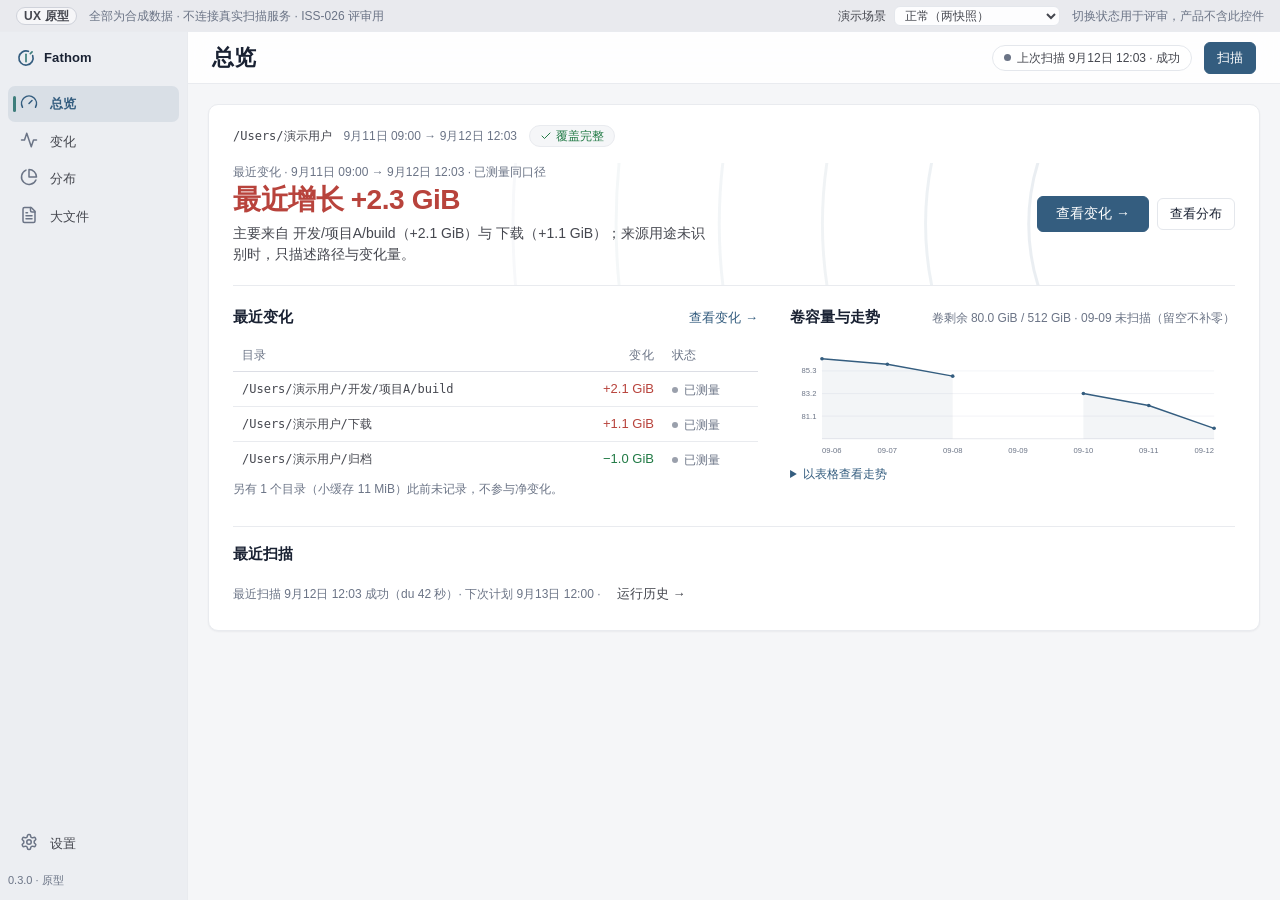
==== commit add92042: "feat(ux): add Fathom depth signature" ====
--- a/prototypes/ux/index.html
+++ b/prototypes/ux/index.html
@@ -31,7 +31,7 @@
   <!-- 侧边导航：≥1200px 展开为带文字导航；980–1199px 紧凑模式 -->
   <nav class="sidenav" aria-label="主导航">
     <div class="brand">
-      <span data-icon="anchor" data-icon-size="20"></span>
+      <span class="brand-mark" data-brand="ring" role="img" aria-label="Fathom"></span>
       <span class="brand-name">Fathom</span>
     </div>
     <a class="nav-item" href="#/overview" data-page="overview">
--- a/prototypes/ux/style.css
+++ b/prototypes/ux/style.css
@@ -4,6 +4,12 @@
  * 侧栏与工作区的轻微材质差异、克制选中态、工具栏式顶栏对齐、
  * 表格为工作主体（统一行高/对齐/hover-focus-选中）、精简网格与坐标的走势图、
  * 分隔线与留白替代重复卡片外框；浅色桌面工具应用，无装饰渐变。
+ *
+ * 第三轮（视觉签名，合同见 docs/DESIGN.md「原型第三轮」）：在第二轮令牌上
+ * 增加低饱和「海沟蓝—矿物青」品牌色，仅用于主动作/当前选择/深度环；
+ * 等深线与短深度刻度只出现在侧栏品牌区、总览主结论背景与选中态的少量
+ * 位置；品牌动效 160–240ms 且完整支持 prefers-reduced-motion；
+ * 语义色（成功/警告/错误/增减）不与品牌色混用。
  *
  * 断点：导航 ≥1200px 展开文字；目录详情 ≥1440px 为右侧栏（表格保有完整
  * 关键列宽度），<1440px（含 1220）为不透明全宽覆盖层。
@@ -19,16 +25,21 @@
   --text: #1a2233;
   --text-2: #45474f;
   --muted: #6b7486;
-  --primary: #2f6fed;
-  --primary-weak: #e9f0fd;
+  /* 品牌强调（第三轮，低饱和）：海沟蓝承担主动作/当前选择/深度环主体，
+   * 矿物青只作探针与刻度点缀；不进入语义色 */
+  --trench: #345d7f;
+  --trench-weak: #e8edf2;
+  --mineral: #3e7e7c;
+  --primary: #345d7f;
+  --primary-weak: #e8edf2;
   --danger: #d64545;
   --ok: #2e9e5b;
   /* 原型补充语义色：警告（部分覆盖）、焦点、选中 */
   --warn-text: #8a5d00;
   --warn-bg: #fdf6e3;
   --warn-border: #ecd9a0;
-  --focus: #2f6fed;
-  --sel: #e9f0fd;
+  --focus: #345d7f;
+  --sel: #e8edf2;
   /* 正负变化：色相弱化、配合符号与字重，避免整列“报警感” */
   --grow: #b8433c;
   --shrink: #217a45;
@@ -149,12 +160,21 @@
   letter-spacing: 0.01em;
   padding: var(--sp1) var(--sp2) var(--sp4);
 }
-.brand .icon { color: var(--text-2); }
+/* 字标深度环：开放圆环（海沟蓝）+ 中心探针与刻度缺口（矿物青）。
+ * 与 frontend/icons.js 同一线条 SVG 语言（24 viewBox、stroke 2、圆端点） */
+.brand-mark {
+  display: inline-flex; align-items: center; justify-content: center;
+  flex: none;
+  width: 20px; height: 20px;
+  color: var(--trench);
+}
+.brand-mark .dr-probe, .brand-mark .dr-tick { stroke: var(--mineral); }
 .brand-name { display: none; }
 .nav-spacer { flex: 1; }
 .nav-foot { color: var(--muted); font-size: 11px; padding-top: var(--sp2); white-space: nowrap; }
 
 .nav-item {
+  position: relative;
   width: 100%;
   display: flex; flex-direction: column; align-items: center; gap: 2px;
   padding: var(--sp2) 0;
@@ -164,11 +184,23 @@
   font-size: 11px;
   transition: background 0.1s ease-out;
 }
+/* 当前页短深度刻度：矿物青，选中时从 0 生长到 16px（品牌动效 200ms） */
+.nav-item::before {
+  content: "";
+  position: absolute;
+  left: 5px; top: 50%;
+  transform: translateY(-50%);
+  width: 3px; height: 0;
+  border-radius: 2px;
+  background: var(--mineral);
+  transition: height 0.2s ease-out;
+}
+.nav-item[aria-current="page"]::before { height: 16px; }
 .nav-item .icon { color: var(--muted); }
 .nav-item:hover { background: rgba(16, 24, 40, 0.05); color: var(--text); }
 .nav-item:hover .icon { color: var(--text-2); }
 .nav-item[aria-current="page"] {
-  background: rgba(47, 111, 237, 0.12);
+  background: rgba(52, 93, 127, 0.10);
   color: var(--primary);
   font-weight: 600;
 }
@@ -214,19 +246,32 @@
   white-space: nowrap; overflow: hidden; text-overflow: ellipsis;
   max-width: 46vw;
 }
-.status-chip[data-scan-state="running"] { color: var(--primary); border-color: rgba(47, 111, 237, 0.45); }
+.status-chip[data-scan-state="running"] { color: var(--primary); border-color: rgba(52, 93, 127, 0.4); }
 .status-chip[data-scan-state="failed"]  { color: var(--danger);  border-color: rgba(214, 69, 69, 0.4); }
 .status-chip[data-scan-state="offline"] { color: var(--danger);  border-color: rgba(214, 69, 69, 0.4); }
 .status-chip[data-scan-state="partial"] { color: var(--warn-text); border-color: var(--warn-border); background: var(--warn-bg); }
+/* 指示器/文字分离：扫描中每 250ms 只更新文字，指示节点不被重建（旋转不重置） */
+.chip-indicator { display: inline-flex; align-items: center; flex: none; }
 .chip-dot {
   width: 7px; height: 7px; border-radius: 50%;
   background: var(--muted); flex: none;
 }
-.status-chip[data-scan-state="running"] .chip-dot { background: var(--primary); animation: pulse 1.1s ease-in-out infinite; }
 .status-chip[data-scan-state="failed"] .chip-dot,
 .status-chip[data-scan-state="offline"] .chip-dot { background: var(--danger); }
 .status-chip[data-scan-state="partial"] .chip-dot { background: var(--warn-text); }
-@keyframes pulse { 50% { opacity: 0.35; } }
+/* 扫描中：状态点让位给旋转深度环（功能性加载指示 0.9s；状态语义由文字承载） */
+.chip-ring {
+  display: inline-flex; align-items: center; justify-content: center;
+  width: 12px; height: 12px; flex: none;
+  color: var(--trench);
+  animation: ring-spin 0.9s linear infinite;
+}
+.chip-ring .dr-probe, .chip-ring .dr-tick { stroke: var(--mineral); }
+.chip-text {
+  min-width: 0;
+  overflow: hidden; text-overflow: ellipsis;
+}
+@keyframes ring-spin { to { transform: rotate(360deg); } }
 
 /* ===== 工作台：白色内容面板 + 目录详情 ===== */
 
@@ -301,6 +346,20 @@
 .conclusion-actions { display: flex; gap: var(--sp2); flex-wrap: wrap; align-items: center; }
 .conclusion .headline-danger { color: var(--grow); }
 .conclusion .headline-ok { color: var(--shrink); }
+/* 主结论背景等深线：低对比同心圆自右缘发出、向内渐弱；绝对定位不参与布局、
+ * pointer-events 关闭、文字层级在其上；显现 200ms（reduced-motion 下关闭）。
+ * 仅非错误结论使用（错误态保持语义色纯净，见 app.js） */
+.conclusion { position: relative; }
+.conclusion > .conclusion-main,
+.conclusion > .conclusion-actions { position: relative; z-index: 1; }
+.brand-contour {
+  position: absolute; inset: 0;
+  overflow: hidden;
+  pointer-events: none;
+  animation: contour-in 0.2s ease-out;
+}
+.brand-contour svg { width: 100%; height: 100%; display: block; }
+@keyframes contour-in { from { opacity: 0; } }
 
 .ov-rest { min-width: 0; }
 .ov-rest[hidden] { display: none; }
@@ -374,8 +433,8 @@
   background: var(--primary); border-color: var(--primary); color: #fff;
   font-weight: 590;
 }
-.btn-primary:hover { background: #3a79f0; border-color: #3a79f0; }
-.btn-primary:active { background: #2862d6; }
+.btn-primary:hover { background: #3e6a8f; border-color: #3e6a8f; }
+.btn-primary:active { background: #2c506e; }
 .btn-danger { border-color: var(--border); color: var(--danger); }
 .btn-danger:hover { background: var(--danger); border-color: var(--danger); color: #fff; }
 .btn-ghost { border-color: transparent; background: none; color: var(--text-2); }
@@ -424,8 +483,9 @@
 .tbl .num, .tbl td.num { text-align: right; white-space: nowrap; font-variant-numeric: tabular-nums; }
 .tbl tbody tr:last-child td { border-bottom: none; }
 
-/* 行可聚焦：键盘上下移动，Enter 打开详情；悬停/焦点/选中三态一致 */
-tr.krow { cursor: pointer; }
+/* 行可聚焦：键盘上下移动，Enter 打开详情；悬停/焦点/选中三态一致。
+ * 选中为品牌弱底 + 200ms 背景过渡（深度感），表内不出现任何品牌图形元素 */
+tr.krow { cursor: pointer; transition: background-color 0.2s ease-out; }
 tr.krow:hover { background: #f6f7fa; }
 tr.krow:focus { outline: none; box-shadow: inset 0 0 0 2px var(--focus); background: #f6f7fa; }
 tr.krow.selected { background: var(--sel); }
@@ -595,6 +655,15 @@
   margin-bottom: var(--sp1);
 }
 .detail-title { margin: 0; font-size: 16px; font-weight: 600; letter-spacing: -0.01em; word-break: break-all; }
+/* 当前目录定位：详情标题前的静态深度环（装饰，aria-hidden） */
+.detail-locator {
+  display: inline-flex; align-items: center; justify-content: center;
+  width: 16px; height: 16px;
+  margin-right: 6px;
+  vertical-align: -2px;
+  color: var(--trench);
+}
+.detail-locator .dr-probe, .detail-locator .dr-tick { stroke: var(--mineral); }
 .detail-path {
   display: flex; align-items: center; gap: var(--sp1);
   margin: 0 0 var(--sp4);
@@ -721,13 +790,15 @@
 .scan-phase-list li { display: flex; align-items: center; gap: var(--sp2); padding: 3px 0; color: var(--muted); }
 .scan-phase-list li.done { color: var(--shrink); }
 .scan-phase-list li.active { color: var(--primary); font-weight: 600; }
-.spinner {
-  width: 13px; height: 13px; flex: none;
-  border: 2px solid var(--hairline); border-top-color: var(--primary);
-  border-radius: 50%;
-  animation: spin 0.9s linear infinite;
-}
-@keyframes spin { to { transform: rotate(360deg); } }
+/* 首扫阶段指示：深度环旋转（功能性加载指示，0.9s 与原 spinner 同速；
+ * 静止状态下仍有文字状态，reduced-motion 下停转） */
+.scan-ring {
+  display: inline-flex; align-items: center; justify-content: center;
+  width: 14px; height: 14px; flex: none;
+  color: var(--trench);
+  animation: ring-spin 0.9s linear infinite;
+}
+.scan-ring .dr-probe, .scan-ring .dr-tick { stroke: var(--mineral); }
 .scan-elapsed { font-variant-numeric: tabular-nums; font-size: 13px; color: var(--muted); }
 
 /* ===== 大文件状态行 ===== */
@@ -788,3 +859,14 @@
   animation: toast-in 0.15s ease-out;
 }
 @keyframes toast-in { from { opacity: 0; transform: translateY(6px); } }
+
+/* ===== 减少动态（prefers-reduced-motion）：品牌动画/过渡与功能性旋转全部关闭。
+ * 静止状态下信息完整：扫描与阶段状态由文字和颜色承载，等深线静止呈现 ===== */
+@media (prefers-reduced-motion: reduce) {
+  .brand-contour, .chip-ring, .scan-ring, .chip-dot, .toast,
+  tr.krow, .nav-item, .row-actions, .btn, .ctl select, .ctl-input {
+    animation: none;
+    transition: none;
+  }
+  .nav-item::before { transition: none; }
+}
